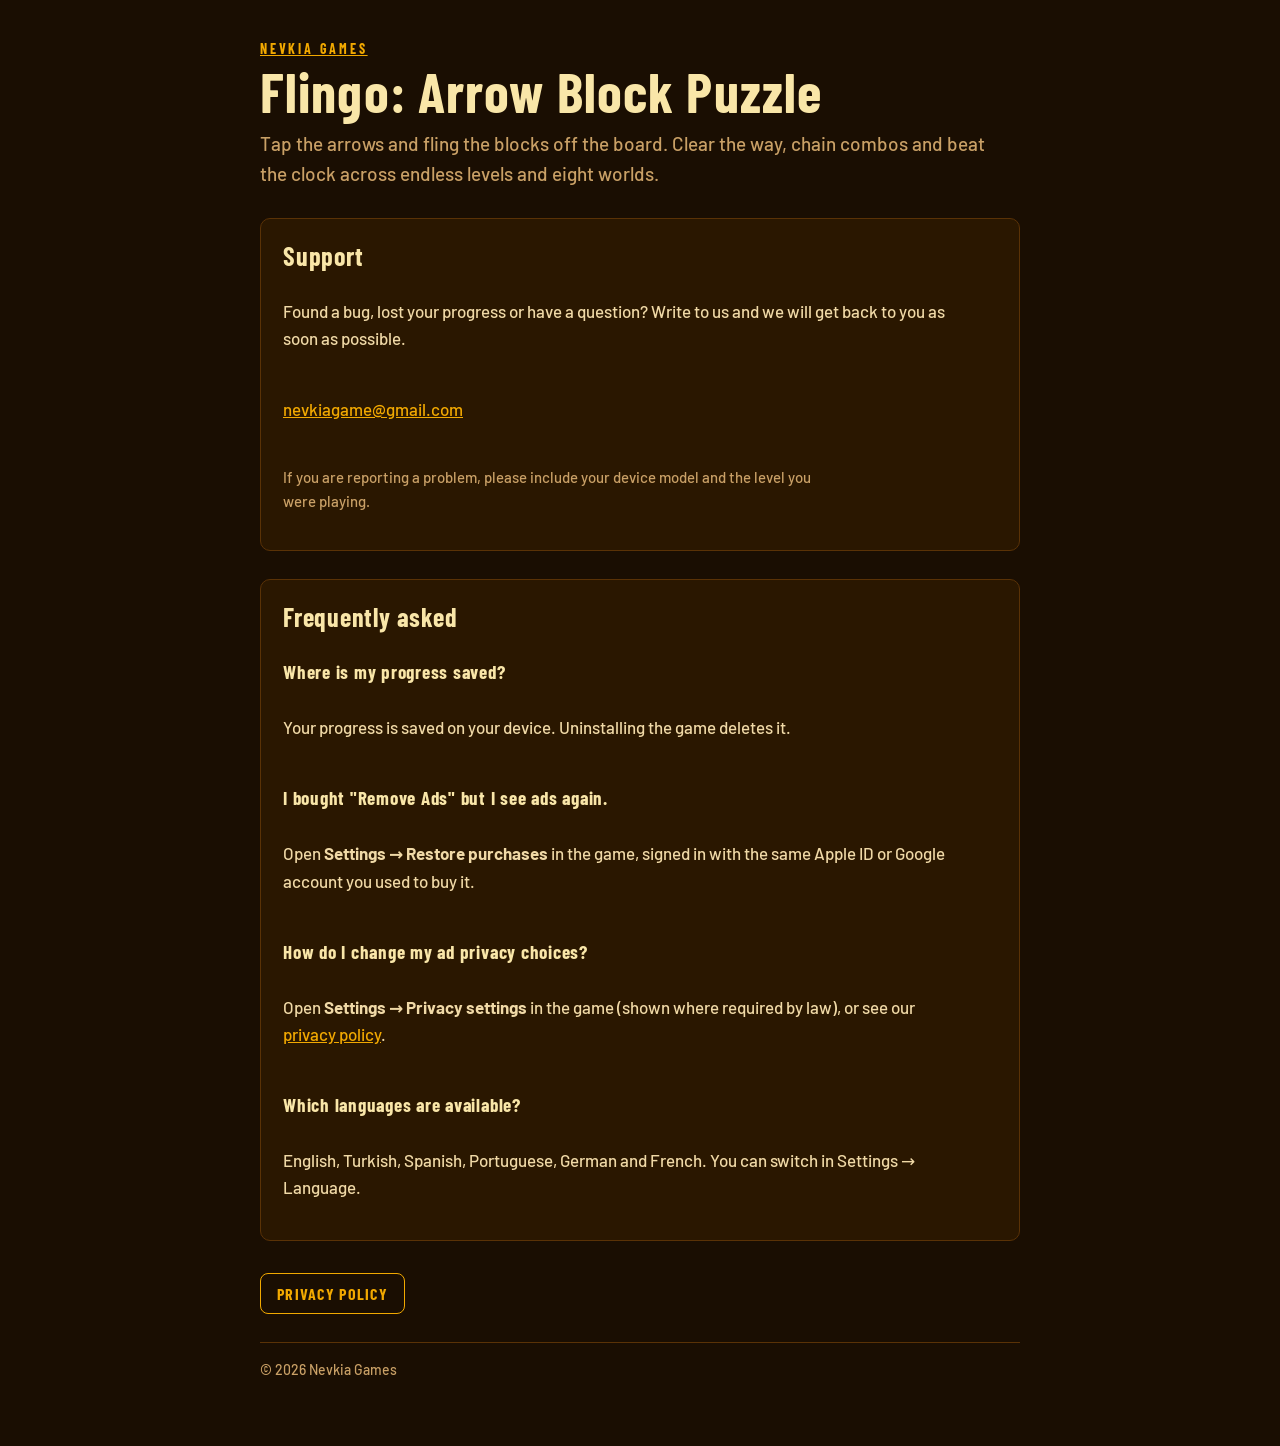
==== flingo/index.html @ f1d67635 "Add Flingo game and support page Co-Authored-By: Claude Opus 5.5 <noreply@anthropic.com>" ====
<!doctype html>
<html lang="en">
<head>
  <meta charset="utf-8">
  <meta name="viewport" content="width=device-width, initial-scale=1, viewport-fit=cover">
  <title>Flingo: Arrow Block Puzzle</title>
  <meta name="description" content="Flingo: Arrow Block Puzzle: tap the arrows, fling the blocks off the board and chain combos. Support and contact.">
  <link rel="preconnect" href="https://fonts.googleapis.com">
  <link rel="stylesheet" href="https://fonts.googleapis.com/css2?family=Barlow+Condensed:wght@700&family=Barlow:wght@500;600&display=swap">
  <link rel="stylesheet" href="../style.css">
</head>
<body>
<main>
  <header>
    <p class="eyebrow"><a href="../">Nevkia Games</a></p>
    <h1>Flingo: Arrow Block Puzzle</h1>
    <p class="lead">Tap the arrows and fling the blocks off the board. Clear the way, chain combos and beat the clock across endless levels and eight worlds.</p>
  </header>

  <section class="card" aria-labelledby="support">
    <h2 id="support">Support</h2>
    <p>Found a bug, lost your progress or have a question? Write to us and we will get back to you as soon as possible.</p>
    <p><a href="mailto:nevkiagame@gmail.com?subject=Flingo%20support">nevkiagame@gmail.com</a></p>
    <p class="muted">If you are reporting a problem, please include your device model and the level you were playing.</p>
  </section>

  <section class="card" aria-labelledby="faq">
    <h2 id="faq">Frequently asked</h2>
    <h3>Where is my progress saved?</h3>
    <p>Your progress is saved on your device. Uninstalling the game deletes it.</p>
    <h3>I bought "Remove Ads" but I see ads again.</h3>
    <p>Open <strong>Settings → Restore purchases</strong> in the game, signed in with the same Apple ID or Google account you used to buy it.</p>
    <h3>How do I change my ad privacy choices?</h3>
    <p>Open <strong>Settings → Privacy settings</strong> in the game (shown where required by law), or see our <a href="privacy.html">privacy policy</a>.</p>
    <h3>Which languages are available?</h3>
    <p>English, Turkish, Spanish, Portuguese, German and French. You can switch in Settings → Language.</p>
  </section>

  <div class="links">
    <a class="button alt" href="privacy.html">Privacy policy</a>
  </div>

  <footer>© 2026 Nevkia Games</footer>
</main>
</body>
</html>
---- style.css ----
/* Nevkia Games: koyu kahve zemin, kehribar vurgular (oyunların "Koyu Saray" teması) */
:root {
  --bg: #1A0E02;
  --panel: #2A1700;
  --line: #5A3206;
  --gold: #F2A900;
  --cream: #F9E6A8;
  --text: #F0D9A6;
  --soft: #C9A066;
  --red: #C40F1A;
  --head: "Barlow Condensed", "Arial Narrow", sans-serif;
  --body: "Barlow", system-ui, sans-serif;
  color-scheme: dark;
}
* { box-sizing: border-box; }
body {
  margin: 0;
  background: var(--bg);
  color: var(--text);
  font: 500 17px/1.6 var(--body);
  padding: 40px max(16px, env(safe-area-inset-left, 0px)) 64px max(16px, env(safe-area-inset-right, 0px));
}
main { max-width: 760px; margin: 0 auto; display: grid; gap: 28px; }
a { color: var(--gold); }
a:focus-visible { outline: 2px solid var(--gold); outline-offset: 2px; }
.eyebrow { font: 700 14px var(--head); letter-spacing: .2em; text-transform: uppercase; color: var(--gold); margin: 0; }
h1 { font: 700 clamp(36px, 7vw, 56px)/1 var(--head); color: var(--cream); margin: 6px 0 0; letter-spacing: .02em; text-wrap: balance; }
h2 { font: 700 26px/1.15 var(--head); color: var(--cream); margin: 28px 0 8px; letter-spacing: .03em; }
h3 { font: 700 19px var(--head); color: var(--cream); margin: 18px 0 4px; letter-spacing: .04em; }
p, li { max-width: 68ch; }
.lead { color: var(--soft); font-size: 19px; margin: 10px 0 0; }
.card {
  background: var(--panel);
  border: 1px solid var(--line);
  border-radius: 10px;
  padding: 22px;
  display: grid;
  gap: 10px;
}
.card h2 { margin: 0; }
.links { display: flex; flex-wrap: wrap; gap: 10px; margin-top: 4px; }
.button {
  font: 700 16px var(--head);
  letter-spacing: .08em;
  text-transform: uppercase;
  text-decoration: none;
  background: var(--red);
  color: #fff;
  border-radius: 8px;
  padding: 10px 16px;
}
.button.alt { background: transparent; border: 1px solid var(--gold); color: var(--gold); }
.muted { color: var(--soft); font-size: 15px; }
hr { border: 0; border-top: 1px solid var(--line); margin: 8px 0; }
footer { color: var(--soft); font-size: 14px; border-top: 1px solid var(--line); padding-top: 16px; }
code { background: var(--panel); padding: 1px 6px; border-radius: 4px; }
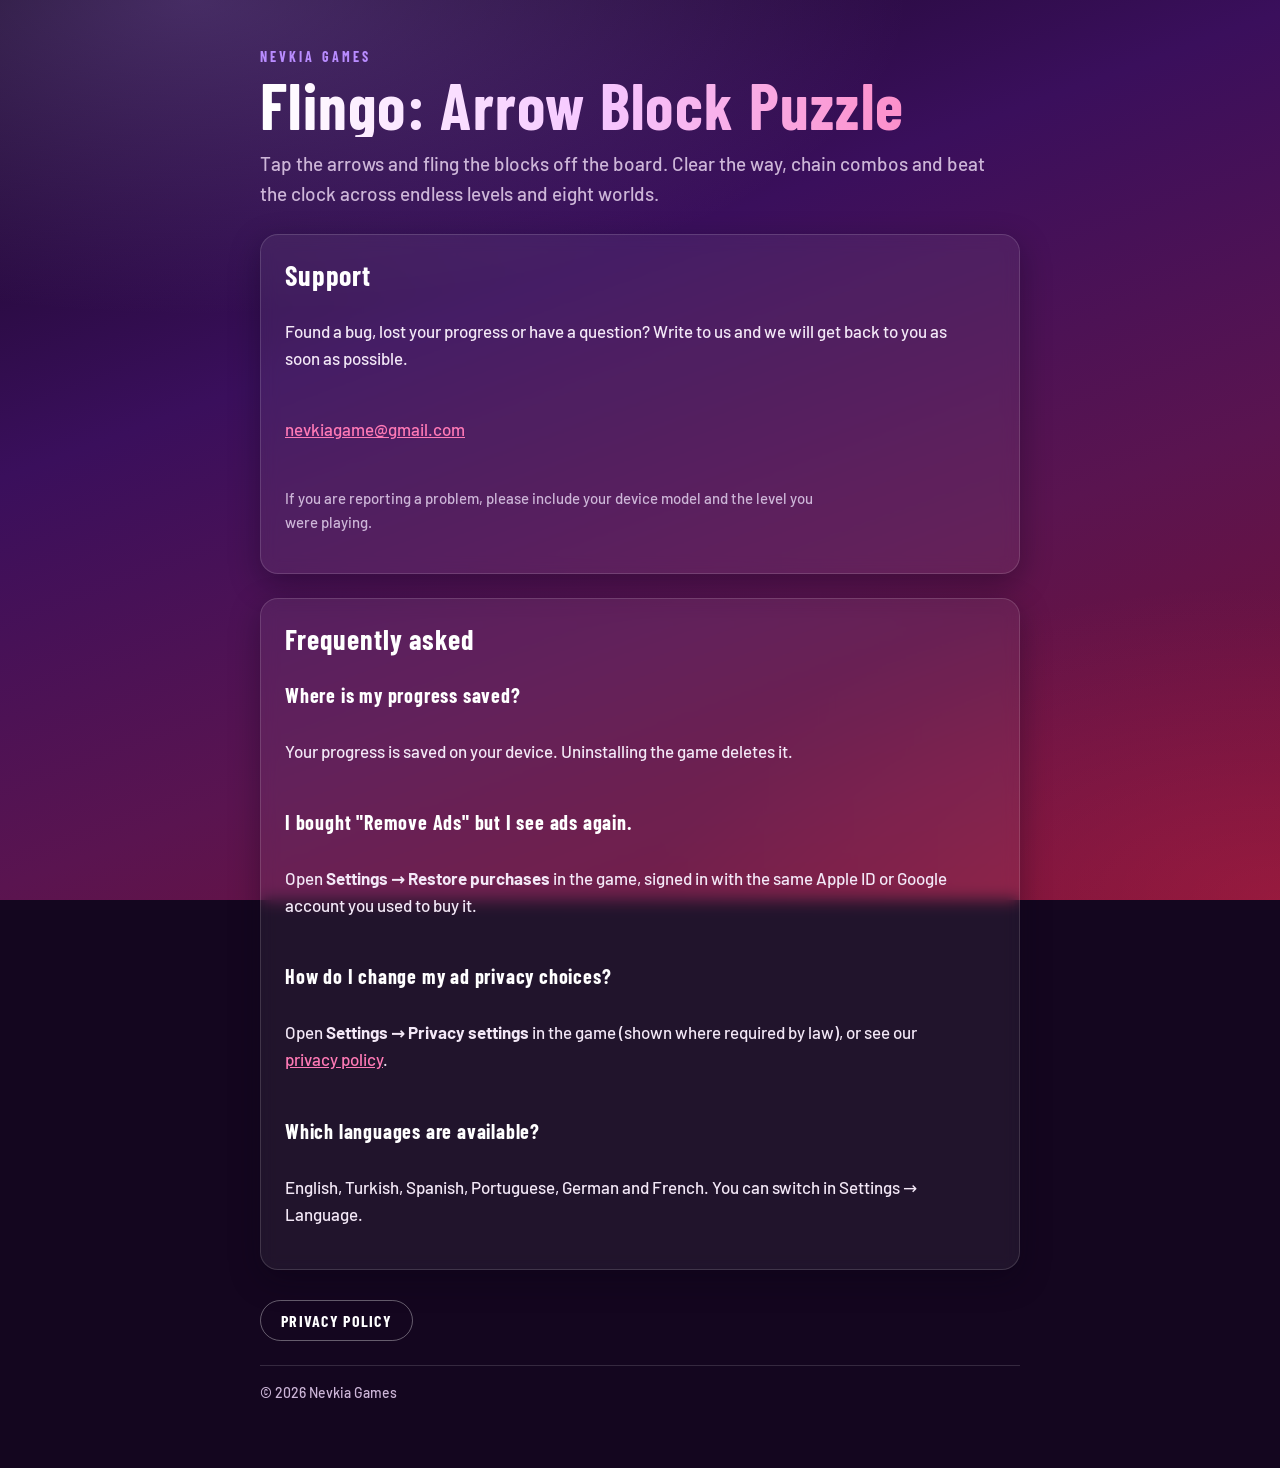
==== commit 2d0f75da: "Purple-burgundy gradient design for studio home and Flingo pages Janissary Rush pages keep their own" ====
--- a/flingo/index.html
+++ b/flingo/index.html
@@ -7,7 +7,7 @@
   <meta name="description" content="Flingo: Arrow Block Puzzle: tap the arrows, fling the blocks off the board and chain combos. Support and contact.">
   <link rel="preconnect" href="https://fonts.googleapis.com">
   <link rel="stylesheet" href="https://fonts.googleapis.com/css2?family=Barlow+Condensed:wght@700&family=Barlow:wght@500;600&display=swap">
-  <link rel="stylesheet" href="../style.css">
+  <link rel="stylesheet" href="../studio.css">
 </head>
 <body>
 <main>
--- a/studio.css
+++ b/studio.css
@@ -0,0 +1,88 @@
+/* Nevkia Games studio pages (home + Flingo): purple to burgundy gradient.
+   Janissary Rush pages keep their own theme in style.css. */
+:root {
+  --deep: #14061f;
+  --purple: #3a0f5c;
+  --plum: #5a1450;
+  --burgundy: #7a1030;
+  --panel: rgba(255, 255, 255, 0.06);
+  --panel-hover: rgba(255, 255, 255, 0.1);
+  --line: rgba(255, 255, 255, 0.14);
+  --text: #f3e8f7;
+  --soft: #cdb6d8;
+  --accent: #ff7ab6;
+  --accent-2: #b98cff;
+  --head: "Barlow Condensed", "Arial Narrow", sans-serif;
+  --body: "Barlow", system-ui, sans-serif;
+  color-scheme: dark;
+}
+* { box-sizing: border-box; }
+html { background: var(--deep); }
+body {
+  margin: 0;
+  min-height: 100vh;
+  color: var(--text);
+  font: 500 17px/1.6 var(--body);
+  padding: 48px max(16px, env(safe-area-inset-left, 0px)) 64px max(16px, env(safe-area-inset-right, 0px));
+  background:
+    radial-gradient(ellipse 80% 50% at 15% 0%, rgba(185, 140, 255, 0.28), transparent 70%),
+    radial-gradient(ellipse 70% 50% at 100% 100%, rgba(255, 60, 110, 0.22), transparent 70%),
+    linear-gradient(160deg, var(--deep) 0%, var(--purple) 35%, var(--plum) 65%, var(--burgundy) 100%);
+  background-attachment: fixed;
+}
+main { max-width: 760px; margin: 0 auto; display: grid; gap: 24px; }
+a { color: var(--accent); }
+a:focus-visible { outline: 2px solid var(--accent); outline-offset: 3px; border-radius: 4px; }
+.eyebrow { font: 700 14px var(--head); letter-spacing: .22em; text-transform: uppercase; color: var(--accent-2); margin: 0; }
+.eyebrow a { color: inherit; text-decoration: none; }
+.eyebrow a:hover { color: var(--accent); }
+h1 {
+  font: 700 clamp(40px, 8vw, 64px)/1 var(--head);
+  margin: 8px 0 0;
+  letter-spacing: .02em;
+  text-wrap: balance;
+  background: linear-gradient(90deg, #ffffff 0%, #f6c6ff 45%, var(--accent) 100%);
+  -webkit-background-clip: text;
+  background-clip: text;
+  color: transparent;
+}
+h2 { font: 700 28px/1.15 var(--head); color: #fff; margin: 28px 0 8px; letter-spacing: .03em; }
+h3 { font: 700 20px var(--head); color: #fff; margin: 18px 0 4px; letter-spacing: .04em; }
+p, li { max-width: 68ch; }
+.lead { color: var(--soft); font-size: 19px; margin: 12px 0 0; }
+.section-title { margin: 8px 0 -8px; }
+.card {
+  background: var(--panel);
+  border: 1px solid var(--line);
+  border-radius: 18px;
+  padding: 24px;
+  display: grid;
+  gap: 10px;
+  backdrop-filter: blur(8px);
+  -webkit-backdrop-filter: blur(8px);
+  box-shadow: 0 10px 30px rgba(10, 0, 20, 0.35);
+  transition: background .2s, transform .2s;
+}
+.card:hover { background: var(--panel-hover); }
+.card h2 { margin: 0; }
+.links { display: flex; flex-wrap: wrap; gap: 10px; margin-top: 6px; }
+.button {
+  font: 700 16px var(--head);
+  letter-spacing: .08em;
+  text-transform: uppercase;
+  text-decoration: none;
+  color: #fff;
+  border-radius: 999px;
+  padding: 10px 20px;
+  background: linear-gradient(90deg, #8a3cff, #e0357a);
+  box-shadow: 0 4px 14px rgba(224, 53, 122, 0.35);
+  transition: transform .15s, box-shadow .15s;
+}
+.button:hover { transform: translateY(-1px); box-shadow: 0 6px 18px rgba(224, 53, 122, 0.5); }
+.button.alt { background: transparent; box-shadow: none; border: 1px solid rgba(255, 255, 255, 0.35); color: #fff; }
+.button.alt:hover { border-color: var(--accent); color: var(--accent); }
+.muted { color: var(--soft); font-size: 15px; }
+hr { border: 0; border-top: 1px solid var(--line); margin: 8px 0; }
+footer { color: var(--soft); font-size: 14px; border-top: 1px solid var(--line); padding-top: 16px; }
+code { background: var(--panel); padding: 1px 6px; border-radius: 4px; }
+@media (prefers-reduced-motion: reduce) { .card, .button { transition: none; } }
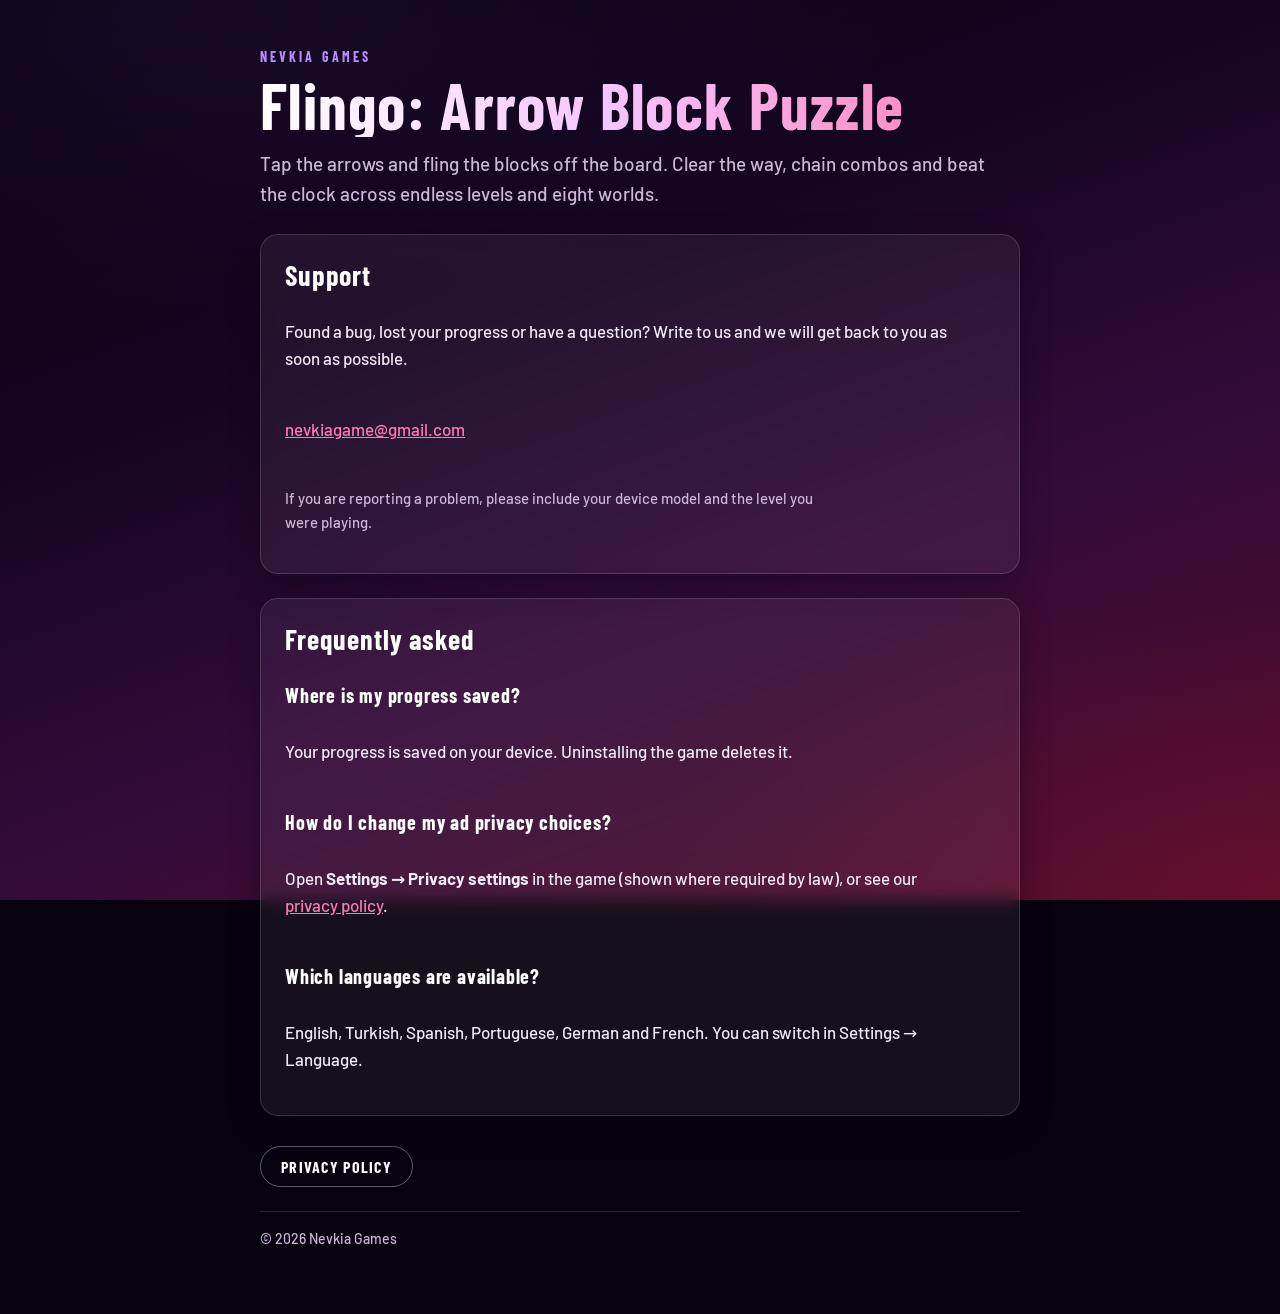
==== commit 5e8874f9: "Flingo: no in-app purchases anymore, drop the purchase sections Co-Authored-By: Claude Opus 5.5 <nor" ====
--- a/flingo/index.html
+++ b/flingo/index.html
@@ -28,8 +28,6 @@
     <h2 id="faq">Frequently asked</h2>
     <h3>Where is my progress saved?</h3>
     <p>Your progress is saved on your device. Uninstalling the game deletes it.</p>
-    <h3>I bought "Remove Ads" but I see ads again.</h3>
-    <p>Open <strong>Settings → Restore purchases</strong> in the game, signed in with the same Apple ID or Google account you used to buy it.</p>
     <h3>How do I change my ad privacy choices?</h3>
     <p>Open <strong>Settings → Privacy settings</strong> in the game (shown where required by law), or see our <a href="privacy.html">privacy policy</a>.</p>
     <h3>Which languages are available?</h3>
--- a/studio.css
+++ b/studio.css
@@ -1,10 +1,10 @@
 /* Nevkia Games studio pages (home + Flingo): purple to burgundy gradient.
    Janissary Rush pages keep their own theme in style.css. */
 :root {
-  --deep: #14061f;
-  --purple: #3a0f5c;
-  --plum: #5a1450;
-  --burgundy: #7a1030;
+  --deep: #08020f;
+  --purple: #150522;
+  --plum: #350b3a;
+  --burgundy: #4f0a22;
   --panel: rgba(255, 255, 255, 0.06);
   --panel-hover: rgba(255, 255, 255, 0.1);
   --line: rgba(255, 255, 255, 0.14);
@@ -25,8 +25,8 @@
   font: 500 17px/1.6 var(--body);
   padding: 48px max(16px, env(safe-area-inset-left, 0px)) 64px max(16px, env(safe-area-inset-right, 0px));
   background:
-    radial-gradient(ellipse 80% 50% at 15% 0%, rgba(185, 140, 255, 0.28), transparent 70%),
-    radial-gradient(ellipse 70% 50% at 100% 100%, rgba(255, 60, 110, 0.22), transparent 70%),
+    radial-gradient(ellipse 80% 50% at 15% 0%, rgba(150, 90, 255, 0.08), transparent 70%),
+    radial-gradient(ellipse 70% 50% at 100% 100%, rgba(220, 40, 100, 0.16), transparent 70%),
     linear-gradient(160deg, var(--deep) 0%, var(--purple) 35%, var(--plum) 65%, var(--burgundy) 100%);
   background-attachment: fixed;
 }
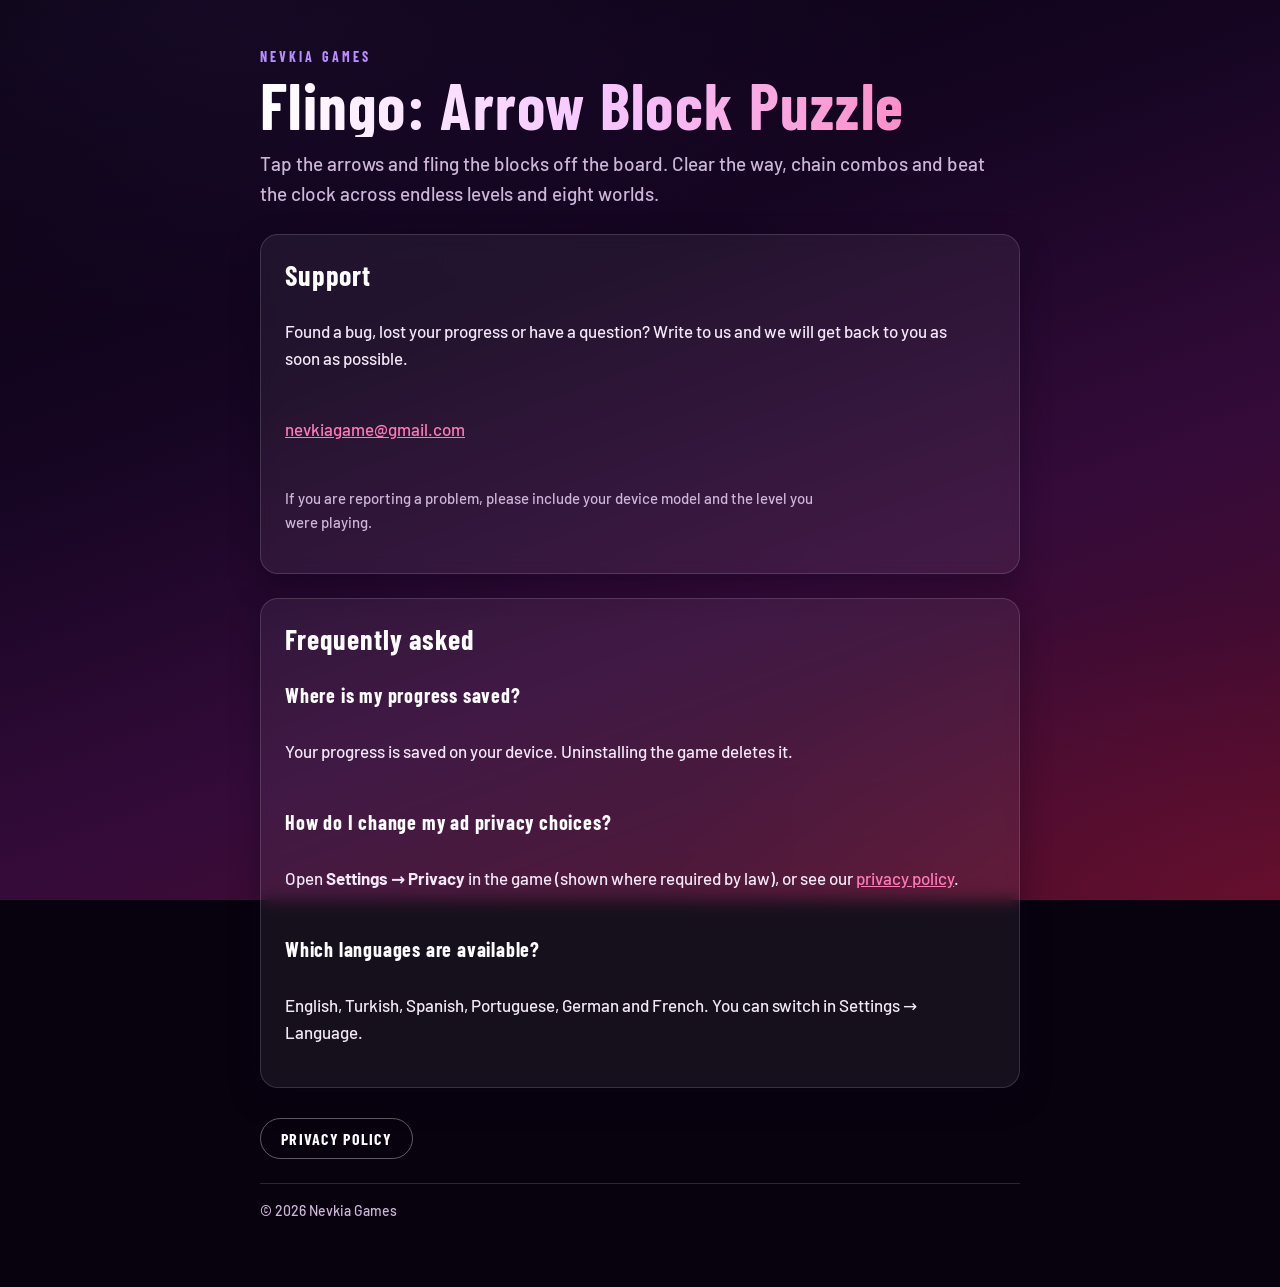
==== commit 3671d477: "Flingo privacy: match the shipped game (no analytics or AdMob, in-game Privacy setting) Co-Authored-" ====
--- a/flingo/index.html
+++ b/flingo/index.html
@@ -29,7 +29,7 @@
     <h3>Where is my progress saved?</h3>
     <p>Your progress is saved on your device. Uninstalling the game deletes it.</p>
     <h3>How do I change my ad privacy choices?</h3>
-    <p>Open <strong>Settings → Privacy settings</strong> in the game (shown where required by law), or see our <a href="privacy.html">privacy policy</a>.</p>
+    <p>Open <strong>Settings → Privacy</strong> in the game (shown where required by law), or see our <a href="privacy.html">privacy policy</a>.</p>
     <h3>Which languages are available?</h3>
     <p>English, Turkish, Spanish, Portuguese, German and French. You can switch in Settings → Language.</p>
   </section>
